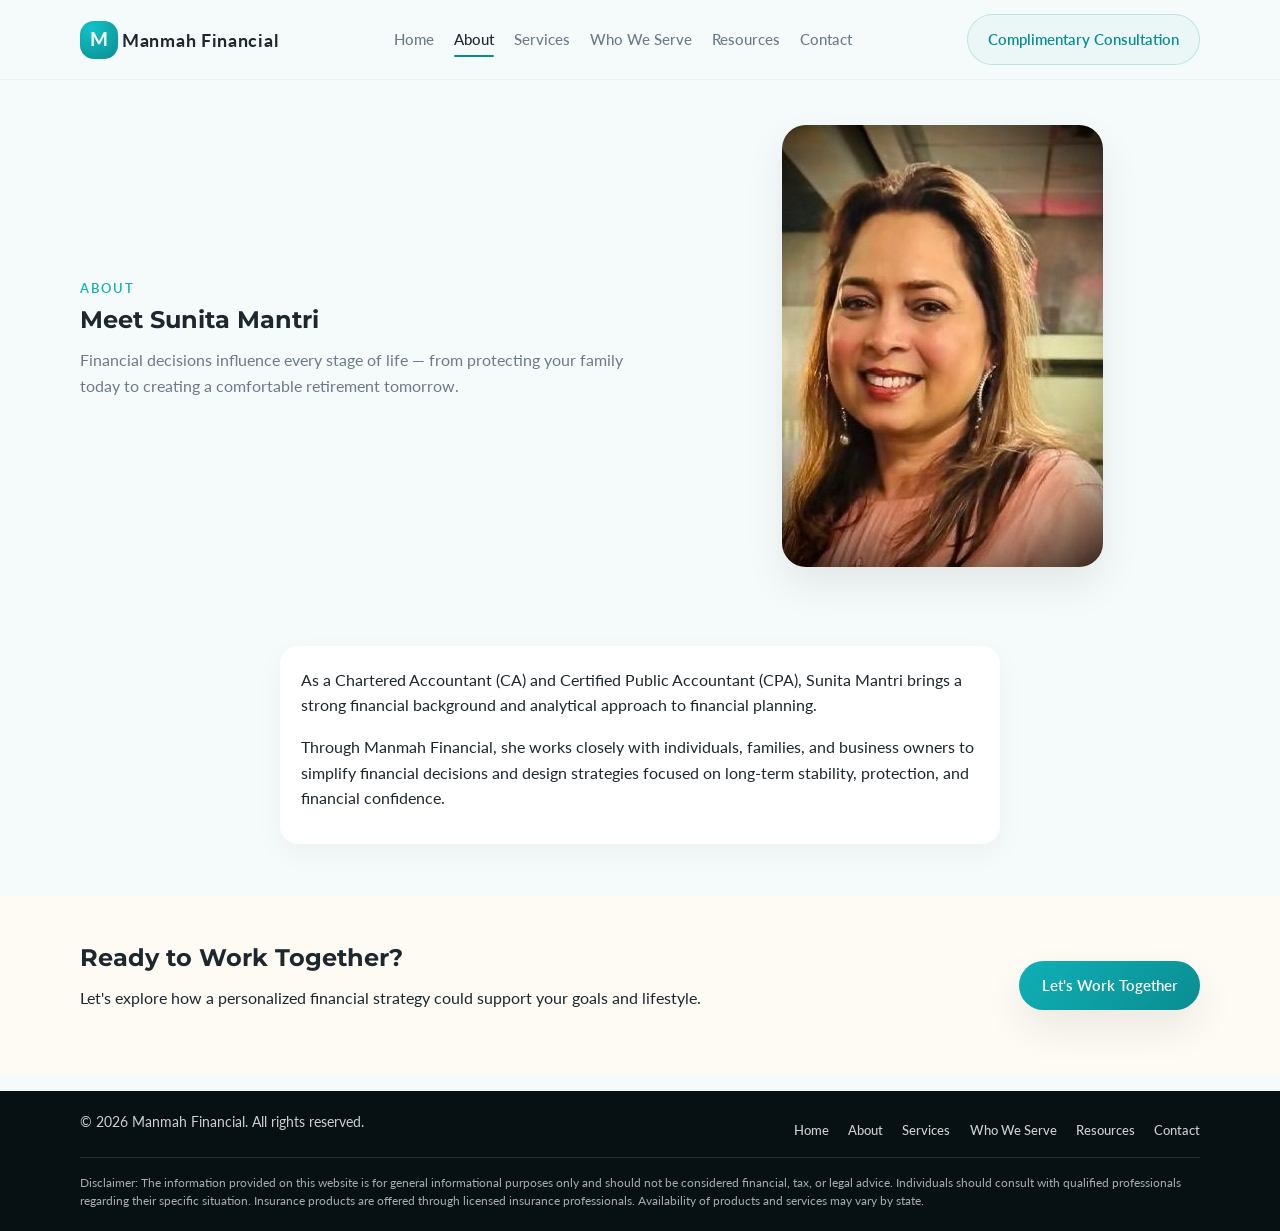
==== about.html @ 6d7c4814 "initial site complete" ====
<!DOCTYPE html>
<html lang="en">
<head>
  <meta charset="UTF-8" />
  <meta name="viewport" content="width=device-width, initial-scale=1.0" />
  <title>About | Manmah Financial</title>
  <meta name="description" content="Meet Sunita Mantri, CA, CPA — Financial Strategist helping individuals, families, and business owners build financial confidence." />
  <link rel="stylesheet" href="assets/css/styles.css" />
  <link rel="preconnect" href="https://fonts.googleapis.com">
  <link rel="preconnect" href="https://fonts.gstatic.com" crossorigin>
  <link href="https://fonts.googleapis.com/css2?family=Montserrat:wght@400;500;600;700&family=Lato:wght@300;400;700&display=swap" rel="stylesheet">
</head>
<body>
  <header class="site-header">
    <div class="container header-inner">
      <div class="logo">
        <a href="index.html">
          <span class="logo-mark">M</span>
          <span class="logo-text">Manmah Financial</span>
        </a>
      </div>
      <nav class="main-nav">
        <a href="index.html">Home</a>
        <a href="about.html" class="active">About</a>
        <a href="services.html">Services</a>
        <a href="who-we-serve.html">Who We Serve</a>
        <a href="resources.html">Resources</a>
        <a href="contact.html">Contact</a>
      </nav>
      <div class="header-cta">
        <a href="contact.html" class="btn btn-outline">Complimentary Consultation</a>
      </div>
    </div>
  </header>

  <main>
    <section class="page-hero">
      <div class="container page-hero-inner">
        <div>
          <p class="eyebrow">About</p>
          <h1>Meet Sunita Mantri</h1>
          <p class="section-intro">
            Financial decisions influence every stage of life — from protecting your family today to creating a comfortable retirement tomorrow.
          </p>
        </div>
        <div class="page-hero-image">
          <img src="assets/images/IMG-20260306-WA0001.jpg" alt="Sunita Mantri, CA, CPA, Financial Strategist" />
        </div>
      </div>
    </section>

    <section class="section-light">
      <div class="container narrow">
        <div class="about-text-block">
          <p>
            As a Chartered Accountant (CA) and Certified Public Accountant (CPA), Sunita Mantri brings a strong financial background and analytical approach to financial planning.
          </p>
          <p>
            Through Manmah Financial, she works closely with individuals, families, and business owners to simplify financial decisions and design strategies focused on long-term stability, protection, and financial confidence.
          </p>
        </div>
      </div>
    </section>

    <section class="section-cta">
      <div class="container cta-inner">
        <div>
          <h2>Ready to Work Together?</h2>
          <p>Let's explore how a personalized financial strategy could support your goals and lifestyle.</p>
        </div>
        <a href="contact.html" class="btn btn-primary">Let's Work Together</a>
      </div>
    </section>
  </main>

  <footer class="site-footer">
    <div class="container footer-inner">
      <p>&copy; <span id="year"></span> Manmah Financial. All rights reserved.</p>
      <nav class="footer-nav">
        <a href="index.html">Home</a>
        <a href="about.html">About</a>
        <a href="services.html">Services</a>
        <a href="who-we-serve.html">Who We Serve</a>
        <a href="resources.html">Resources</a>
        <a href="contact.html">Contact</a>
      </nav>
    </div>
    <div class="container footer-disclaimer">
      <p class="disclaimer">Disclaimer: The information provided on this website is for general informational purposes only and should not be considered financial, tax, or legal advice. Individuals should consult with qualified professionals regarding their specific situation. Insurance products are offered through licensed insurance professionals. Availability of products and services may vary by state.</p>
    </div>
  </footer>

  <script>
    document.getElementById('year').textContent = new Date().getFullYear();
  </script>
</body>
</html>
---- assets/css/styles.css ----
:root {
  --color-teal: #0a8d91;
  --color-teal-soft: #0fb0b6;
  --color-charcoal: #1e272e;
  --color-gold-soft: #f3e3b2;
  --color-bg: #f5fbfb;
  --color-white: #ffffff;
  --color-muted: #6c7a89;
  --radius-lg: 18px;
  --radius-pill: 999px;
  --shadow-soft: 0 18px 40px rgba(0, 0, 0, 0.08);
}

*,
*::before,
*::after {
  box-sizing: border-box;
}

html,
body {
  margin: 0;
  padding: 0;
}

body {
  font-family: "Lato", system-ui, -apple-system, BlinkMacSystemFont, "Segoe UI", sans-serif;
  color: var(--color-charcoal);
  background-color: var(--color-bg);
  line-height: 1.6;
}

img {
  max-width: 100%;
  display: block;
}

a {
  color: inherit;
  text-decoration: none;
}

.container {
  width: min(1120px, 100% - 2.5rem);
  margin: 0 auto;
}

h1,
h2,
h3,
h4 {
  font-family: "Montserrat", system-ui, -apple-system, BlinkMacSystemFont, "Segoe UI", sans-serif;
  margin: 0 0 0.75rem;
  line-height: 1.2;
}

p {
  margin: 0 0 1rem;
}

.section-intro {
  color: var(--color-muted);
  max-width: 34rem;
}

.eyebrow {
  text-transform: uppercase;
  letter-spacing: 0.16em;
  font-size: 0.8rem;
  font-weight: 600;
  color: var(--color-teal-soft);
  margin-bottom: 0.5rem;
}

/* Header */
.site-header {
  position: sticky;
  top: 0;
  z-index: 20;
  background: rgba(245, 251, 251, 0.96);
  backdrop-filter: blur(16px);
  border-bottom: 1px solid rgba(10, 141, 145, 0.06);
}

.header-inner {
  display: flex;
  align-items: center;
  justify-content: space-between;
  gap: 1.5rem;
  flex-wrap: wrap;
  padding: 0.9rem 0;
}

.logo {
  display: flex;
  align-items: center;
  gap: 0.6rem;
}

.logo-mark {
  width: 38px;
  height: 38px;
  border-radius: 14px;
  background: radial-gradient(circle at 30% 20%, #12c2c9, #0a8d91);
  color: var(--color-white);
  display: inline-flex;
  align-items: center;
  justify-content: center;
  font-weight: 700;
  font-size: 1.2rem;
}

.logo-text {
  font-weight: 700;
  font-size: 1.1rem;
  letter-spacing: 0.04em;
}

.main-nav {
  display: flex;
  align-items: center;
  justify-content: center;
  column-gap: 1.25rem;
  row-gap: 0.35rem;
  flex-wrap: wrap;
  flex: 1;
  min-width: 0;
  font-size: 0.95rem;
}

.main-nav a {
  position: relative;
  color: var(--color-muted);
  font-weight: 500;
}

.main-nav a::after {
  content: "";
  position: absolute;
  left: 0;
  bottom: -0.3rem;
  width: 0;
  height: 2px;
  background: var(--color-teal);
  border-radius: 99px;
  transition: width 0.2s ease-out;
}

.main-nav a:hover::after,
.main-nav a.active::after {
  width: 100%;
}

.main-nav a.active {
  color: var(--color-charcoal);
}

.header-cta .btn-outline {
  padding-inline: 1.25rem;
}

/* Buttons */
.btn {
  display: inline-flex;
  align-items: center;
  justify-content: center;
  padding: 0.75rem 1.4rem;
  border-radius: var(--radius-pill);
  font-weight: 600;
  border: none;
  cursor: pointer;
  font-size: 0.95rem;
  transition: transform 0.15s ease-out, box-shadow 0.15s ease-out, background 0.15s ease-out, color 0.15s ease-out, border-color 0.15s ease-out;
  white-space: nowrap;
}

.btn-primary {
  background: linear-gradient(135deg, #0fb0b6, #0a8d91);
  color: var(--color-white);
  box-shadow: var(--shadow-soft);
}

.btn-primary:hover {
  transform: translateY(-1px);
  box-shadow: 0 22px 50px rgba(10, 141, 145, 0.25);
}

.btn-outline {
  background: rgba(10, 141, 145, 0.04);
  color: var(--color-teal);
  border: 1px solid rgba(10, 141, 145, 0.2);
}

.btn-outline:hover {
  background: rgba(10, 141, 145, 0.12);
}

.btn-secondary {
  background: var(--color-white);
  color: var(--color-teal);
  border: 1px solid rgba(10, 141, 145, 0.25);
}

.btn-secondary:hover {
  background: #f0fbfb;
}

.link-ghost {
  font-size: 0.9rem;
  color: var(--color-charcoal);
  opacity: 0.8;
}

.link-ghost:hover {
  opacity: 1;
}

/* Hero - Home */
.hero {
  padding: 3.5rem 0 3.75rem;
}

.hero-grid {
  display: grid;
  grid-template-columns: minmax(0, 1.4fr) minmax(0, 1.1fr);
  gap: 3rem;
  align-items: center;
}

.hero-copy h1 {
  font-size: clamp(2.3rem, 4vw, 2.8rem);
}

.hero-subtitle {
  font-size: 1.05rem;
  color: var(--color-muted);
  max-width: 30rem;
}

.hero-intro {
  font-size: 1.05rem;
  color: var(--color-charcoal);
  max-width: 34rem;
  margin-bottom: 0.5rem;
}

.credibility-line {
  font-size: 0.9rem;
  font-weight: 600;
  color: var(--color-teal);
  letter-spacing: 0.08em;
  margin-bottom: 1rem;
}

.hero-actions {
  display: flex;
  align-items: center;
  gap: 1rem;
  margin: 1.2rem 0 1.4rem;
  flex-wrap: wrap;
}

.hero-highlights {
  display: flex;
  flex-wrap: wrap;
  gap: 0.5rem;
}

.pill {
  border-radius: var(--radius-pill);
  background: rgba(10, 141, 145, 0.08);
  padding: 0.3rem 0.9rem;
  font-size: 0.8rem;
  font-weight: 600;
  color: var(--color-teal);
}

.hero-image-card {
  background: var(--color-white);
  border-radius: 28px;
  padding: 1.1rem;
  box-shadow: var(--shadow-soft);
  display: grid;
  gap: 0.85rem;
}

.hero-image-placeholder {
  border-radius: 22px;
  overflow: hidden;
  background: linear-gradient(135deg, #e6f7f7, #fdfbf4);
  min-height: 260px;
  display: flex;
  align-items: center;
  justify-content: center;
}

.hero-image-placeholder img {
  width: 100%;
  height: auto;
  object-fit: cover;
}

.hero-stats {
  display: flex;
  justify-content: space-between;
  gap: 1rem;
  font-size: 0.8rem;
}

.stat-label {
  text-transform: uppercase;
  letter-spacing: 0.16em;
  font-weight: 600;
  color: var(--color-muted);
  display: block;
  margin-bottom: 0.1rem;
}

.stat-value {
  font-weight: 600;
}

/* Checkup Card */
.checkup-card {
  background: var(--color-white);
  border-radius: 24px;
  padding: 2rem 2rem 1.8rem;
  box-shadow: var(--shadow-soft);
  max-width: 640px;
}

.checkup-card h2 {
  margin-bottom: 0.6rem;
}

.checkup-card .checklist {
  margin: 1rem 0 1.5rem;
}

.checkup-card .btn {
  margin-top: 0.5rem;
}

/* Sections */
.section-light {
  padding: 2.75rem 0 3.25rem;
}

.section-dark {
  padding: 3.25rem 0;
  background: radial-gradient(circle at top left, #0fb0b6 0, #0a8d91 32%, #081b1d 100%);
  color: var(--color-white);
}

.section-dark .section-intro {
  color: rgba(255, 255, 255, 0.86);
}

.section-cta {
  padding: 3rem 0;
  background: #fdfbf4;
}

.cta-inner {
  display: flex;
  align-items: center;
  justify-content: space-between;
  gap: 1.5rem;
  flex-wrap: wrap;
}

.two-col {
  display: grid;
  grid-template-columns: minmax(0, 1.15fr) minmax(0, 1.3fr);
  gap: 2.5rem;
  align-items: flex-start;
}

.split {
  display: grid;
  grid-template-columns: minmax(0, 1.3fr) minmax(0, 1.4fr);
  gap: 2.5rem;
  align-items: flex-start;
}

.card-grid {
  display: grid;
  grid-template-columns: repeat(auto-fit, minmax(210px, 1fr));
  gap: 1.25rem;
}

.icon-card {
  background: var(--color-white);
  border-radius: var(--radius-lg);
  padding: 1.2rem 1.2rem 1.05rem;
  box-shadow: 0 10px 30px rgba(0, 0, 0, 0.04);
}

.icon-card h3 {
  font-size: 1rem;
}

.icon-card p {
  font-size: 0.9rem;
  color: var(--color-muted);
}

.stacked-cards {
  display: flex;
  flex-direction: column;
  gap: 0.9rem;
}

.stacked-card {
  background: rgba(4, 32, 33, 0.64);
  border-radius: 18px;
  padding: 1rem 1.05rem;
  font-size: 0.95rem;
}

.stacked-card.cta-card {
  display: flex;
  align-items: center;
  justify-content: space-between;
  gap: 1rem;
  background: rgba(253, 251, 244, 0.07);
  border: 1px solid rgba(243, 227, 178, 0.4);
}

.stacked-card.cta-card h3 {
  margin-bottom: 0.25rem;
}

.service-grid {
  display: grid;
  grid-template-columns: repeat(auto-fit, minmax(220px, 1fr));
  gap: 1.4rem;
}

.service-grid-large {
  grid-template-columns: repeat(auto-fit, minmax(260px, 1fr));
}

.serve-grid {
  display: grid;
  grid-template-columns: repeat(auto-fit, minmax(260px, 1fr));
  gap: 1.5rem;
}

.serve-card {
  background: var(--color-white);
  border-radius: var(--radius-lg);
  padding: 1.5rem 1.4rem 1.3rem;
  box-shadow: 0 12px 35px rgba(0, 0, 0, 0.05);
}

.serve-card h2 {
  font-size: 1.15rem;
  margin-bottom: 0.5rem;
}

.serve-card p {
  font-size: 0.95rem;
  color: var(--color-muted);
  margin: 0;
}

.service-card {
  background: var(--color-white);
  border-radius: var(--radius-lg);
  padding: 1.4rem 1.35rem 1.3rem;
  box-shadow: 0 12px 35px rgba(0, 0, 0, 0.05);
}

.service-card h2,
.service-card h3 {
  font-size: 1.15rem;
}

.service-tagline {
  font-weight: 600;
  color: var(--color-teal);
  font-size: 0.9rem;
}

.service-card p {
  font-size: 0.9rem;
  color: var(--color-muted);
}

.service-list {
  list-style: none;
  padding: 0;
  margin: 0.8rem 0 0;
  font-size: 0.9rem;
  color: var(--color-charcoal);
}

.service-list li {
  margin-bottom: 0.3rem;
  padding-left: 1rem;
  position: relative;
}

.service-list li::before {
  content: "•";
  position: absolute;
  left: 0;
  color: var(--color-teal);
}

.services-group {
  margin-bottom: 2.5rem;
}

.services-group:last-of-type {
  margin-bottom: 1rem;
}

.services-group-title {
  font-size: 1.25rem;
  color: var(--color-teal);
  margin-bottom: 0.75rem;
}

.service-bullet-list {
  list-style: none;
  padding: 0;
  margin: 0;
  font-size: 1rem;
}

.service-bullet-list li {
  padding-left: 1.25rem;
  margin-bottom: 0.4rem;
  position: relative;
}

.service-bullet-list li::before {
  content: "•";
  position: absolute;
  left: 0;
  color: var(--color-teal);
}

.section-header {
  text-align: left;
  margin-bottom: 1.5rem;
}

.centered-cta {
  margin-top: 1.8rem;
  text-align: center;
}

/* Checklists */
.checklist {
  list-style: none;
  padding: 0;
  margin: 0;
}

.checklist li {
  display: flex;
  align-items: flex-start;
  gap: 0.6rem;
  margin-bottom: 0.5rem;
}

.checklist li::before {
  content: "✓";
  font-weight: 700;
  color: var(--color-teal);
  margin-top: 0.1rem;
}

/* Page Hero (inner pages) */
.page-hero {
  padding: 2.8rem 0 2.2rem;
}

.page-hero-inner {
  display: grid;
  grid-template-columns: minmax(0, 1.6fr) minmax(0, 1fr);
  gap: 2rem;
  align-items: center;
}

.page-hero-image img {
  border-radius: 24px;
  box-shadow: var(--shadow-soft);
}

.about-text-block {
  background: var(--color-white);
  border-radius: var(--radius-lg);
  padding: 1.3rem 1.3rem 1.1rem;
  box-shadow: 0 10px 30px rgba(0, 0, 0, 0.04);
}

.narrow {
  max-width: 720px;
}

/* Resources */
.resource-card {
  background: var(--color-white);
  border-radius: var(--radius-lg);
  padding: 1.6rem 1.5rem 1.4rem;
  box-shadow: 0 10px 30px rgba(0, 0, 0, 0.04);
  margin-bottom: 1.8rem;
}

.lead-magnet {
  background: #fdfbf4;
  border-radius: 24px;
  padding: 1.6rem 1.5rem 1.5rem;
  border: 1px solid rgba(243, 227, 178, 0.8);
}

.lead-magnet h2 {
  margin-bottom: 0.4rem;
}

.form-note {
  font-size: 0.8rem;
  color: var(--color-muted);
  margin-top: 0.6rem;
}

/* Forms */
.simple-form {
  margin-top: 1rem;
}

.form-row {
  display: flex;
  flex-direction: column;
  gap: 0.25rem;
  margin-bottom: 0.8rem;
}

label {
  font-size: 0.85rem;
  font-weight: 600;
  color: var(--color-charcoal);
}

input,
textarea {
  border-radius: 10px;
  border: 1px solid rgba(10, 141, 145, 0.25);
  padding: 0.6rem 0.7rem;
  font-size: 0.9rem;
  font-family: inherit;
  outline: none;
  background: var(--color-white);
}

input:focus,
textarea:focus {
  border-color: var(--color-teal);
  box-shadow: 0 0 0 1px rgba(10, 141, 145, 0.2);
}

textarea {
  resize: vertical;
}

.form-intro {
  font-size: 0.92rem;
  color: var(--color-muted);
}

/* Contact layout */
.contact-layout {
  display: grid;
  grid-template-columns: minmax(0, 1.25fr) minmax(0, 1.4fr);
  gap: 2.3rem;
  align-items: flex-start;
}

.contact-card {
  background: var(--color-white);
  border-radius: 24px;
  padding: 1.6rem 1.5rem 1.4rem;
  box-shadow: var(--shadow-soft);
}

.contact-info {
  display: grid;
  grid-template-columns: repeat(auto-fit, minmax(160px, 1fr));
  gap: 1rem;
  margin-top: 1rem;
  font-size: 0.9rem;
}

.contact-info h3 {
  font-size: 0.9rem;
  margin-bottom: 0.15rem;
}

.contact-form-wrapper {
  background: var(--color-white);
  border-radius: 24px;
  padding: 1.6rem 1.5rem 1.4rem;
  box-shadow: var(--shadow-soft);
}

/* Footer */
.site-footer {
  background: #071012;
  color: rgba(255, 255, 255, 0.8);
  padding: 1.3rem 0;
  margin-top: 1rem;
}

.footer-inner {
  display: flex;
  align-items: center;
  justify-content: space-between;
  gap: 1rem;
  font-size: 0.85rem;
  flex-wrap: wrap;
}

.footer-nav {
  display: flex;
  gap: 1.2rem;
}

.footer-nav a {
  color: rgba(255, 255, 255, 0.8);
  font-weight: 500;
  font-size: 0.84rem;
}

.footer-nav a:hover {
  color: #ffffff;
}

.footer-disclaimer {
  padding-top: 1rem;
  border-top: 1px solid rgba(255, 255, 255, 0.12);
  margin-top: 0.5rem;
}

.disclaimer {
  font-size: 0.75rem;
  line-height: 1.5;
  color: rgba(255, 255, 255, 0.65);
  margin: 0;
}

.contact-info a {
  color: var(--color-teal);
}

.contact-info a:hover {
  text-decoration: underline;
}

/* Responsive */
@media (max-width: 900px) {
  .hero-grid,
  .two-col,
  .split,
  .page-hero-inner,
  .contact-layout {
    grid-template-columns: minmax(0, 1fr);
  }

  .hero {
    padding-top: 2.4rem;
  }

  .header-inner {
    flex-wrap: wrap;
  }
}

@media (max-width: 720px) {
  .header-inner {
    justify-content: center;
  }

  .main-nav {
    display: none;
  }

  .hero-actions {
    flex-direction: column;
    align-items: stretch;
  }

  .cta-inner {
    flex-direction: column;
    align-items: flex-start;
  }

  .footer-inner {
    flex-direction: column;
    align-items: flex-start;
  }

  .contact-info {
    grid-template-columns: minmax(0, 1fr);
  }
}
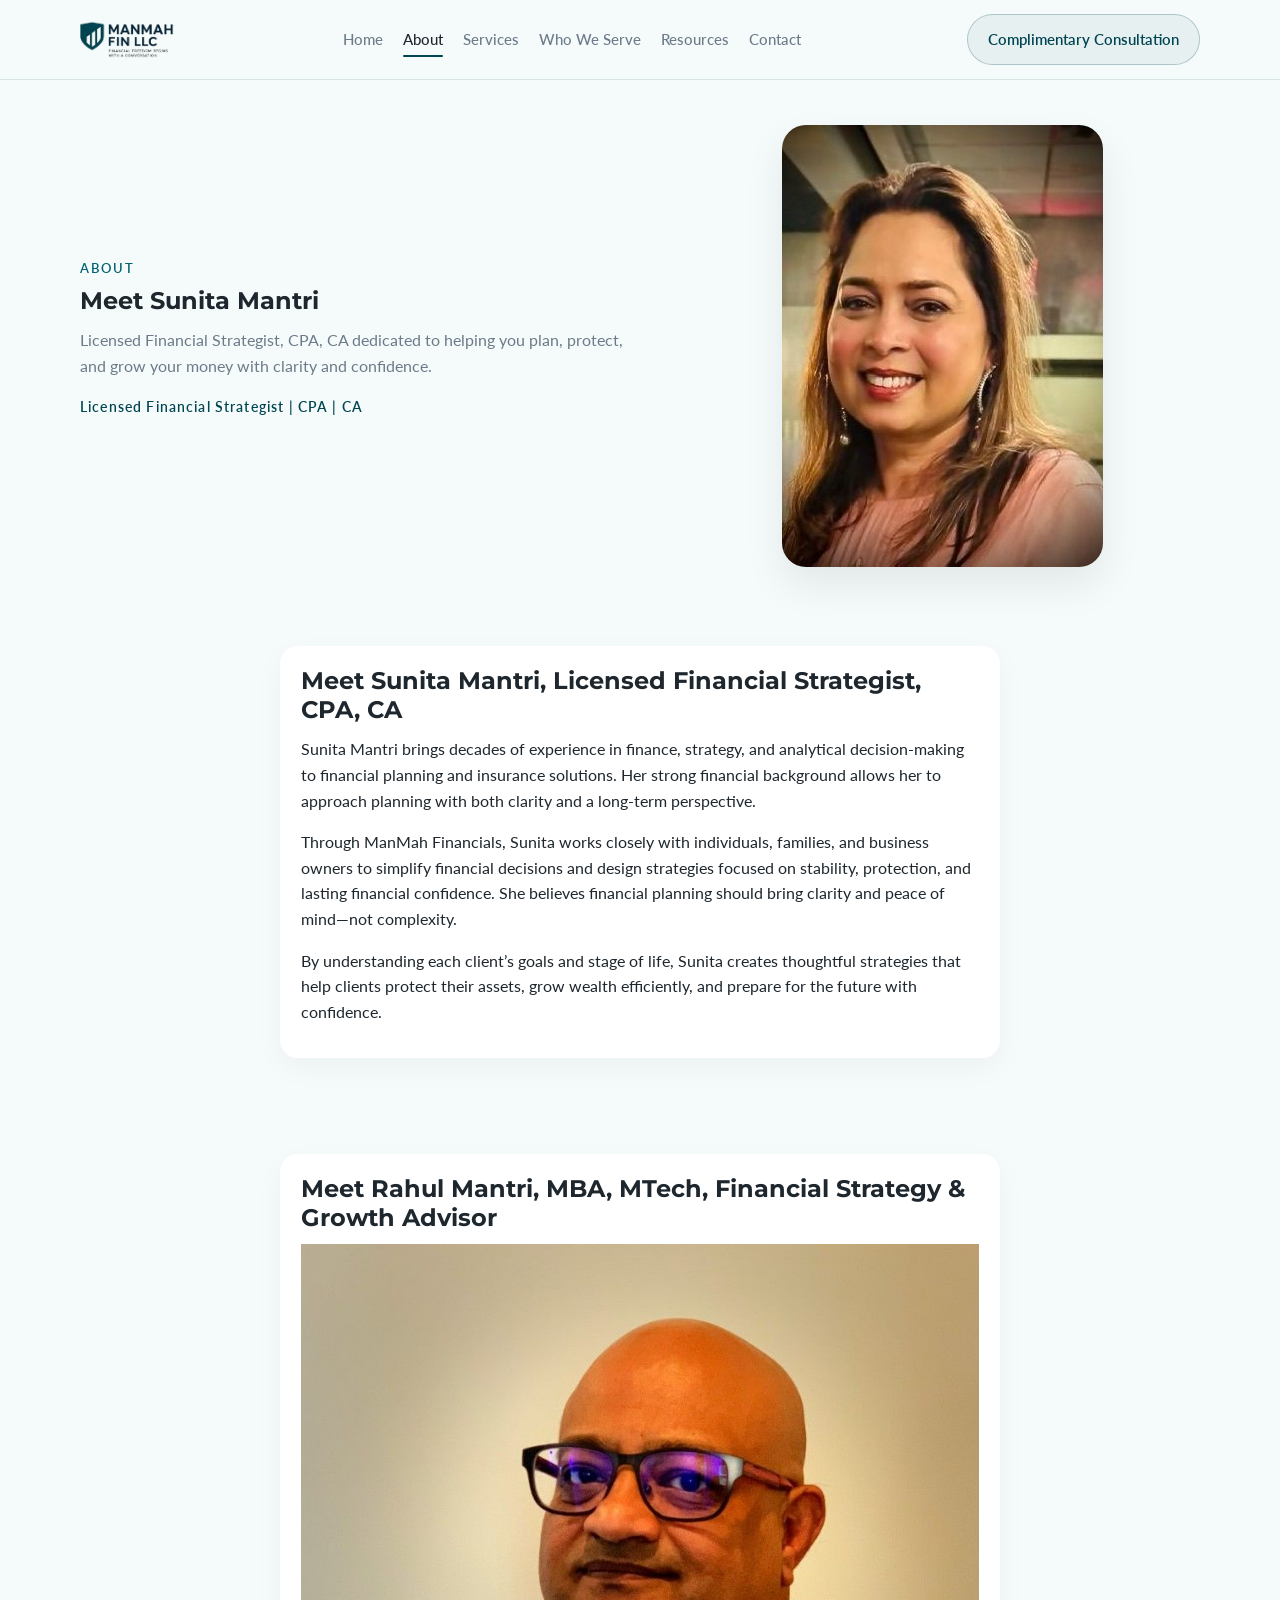
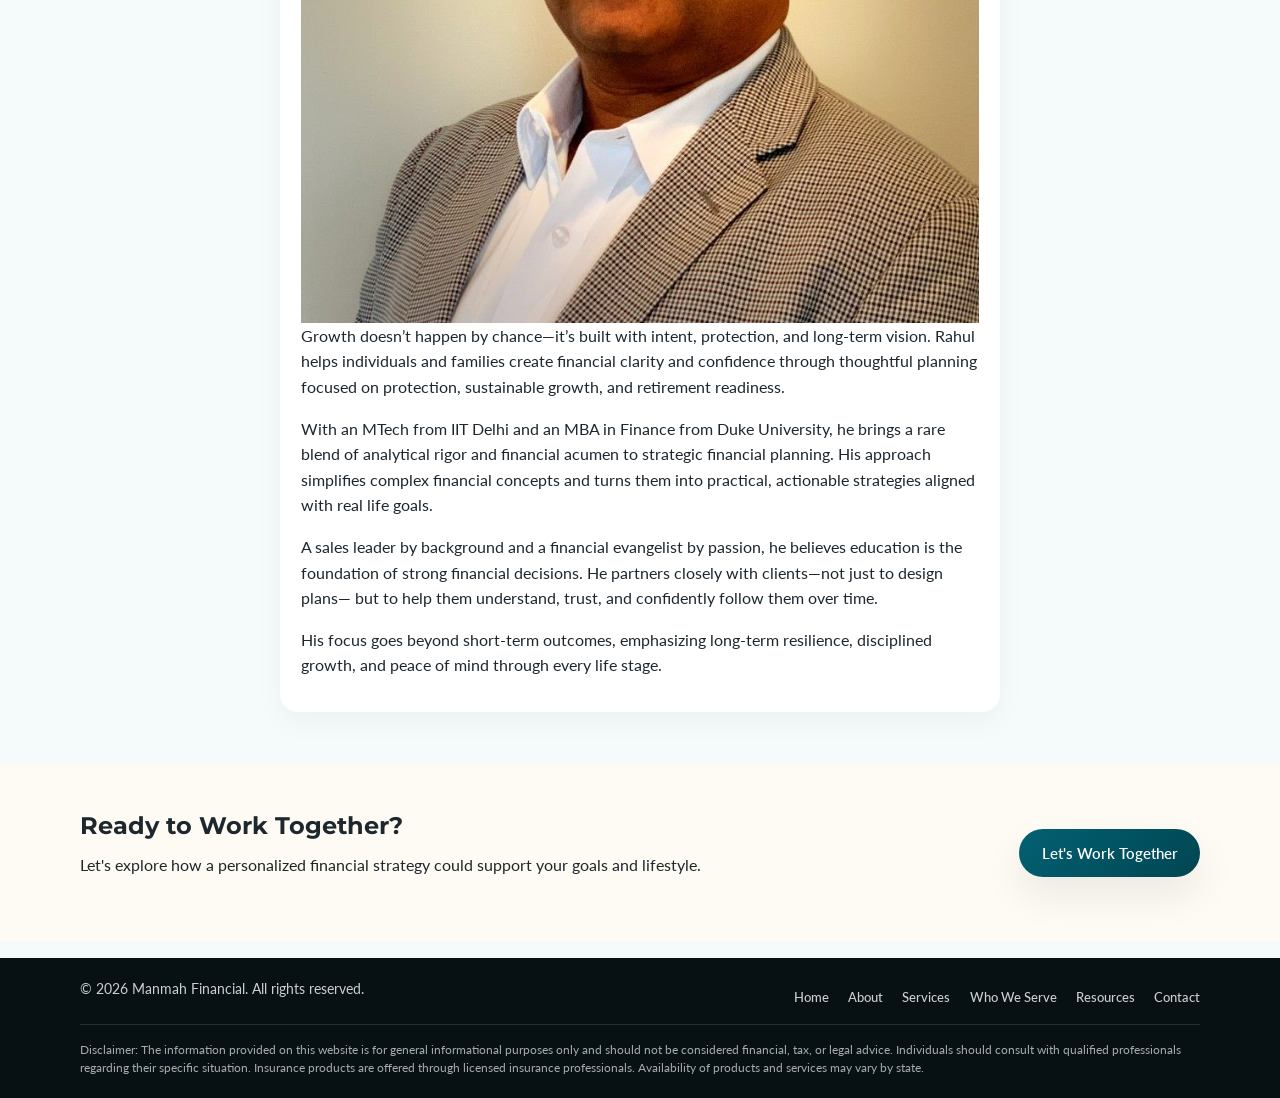
==== commit 9ae1c23e: "updates: logo, about, home" ====
--- a/about.html
+++ b/about.html
@@ -15,8 +15,7 @@
     <div class="container header-inner">
       <div class="logo">
         <a href="index.html">
-          <span class="logo-mark">M</span>
-          <span class="logo-text">Manmah Financial</span>
+          <img src="assets/images/output-onlinejpgtools.png" alt="Manmah Financial logo and wordmark" class="logo-image" />
         </a>
       </div>
       <nav class="main-nav">
@@ -40,11 +39,13 @@
           <p class="eyebrow">About</p>
           <h1>Meet Sunita Mantri</h1>
           <p class="section-intro">
-            Financial decisions influence every stage of life — from protecting your family today to creating a comfortable retirement tomorrow.
+            Licensed Financial Strategist, CPA, CA dedicated to helping you
+            plan, protect, and grow your money with clarity and confidence.
           </p>
+          <p class="credibility-line">Licensed Financial Strategist | CPA | CA</p>
         </div>
         <div class="page-hero-image">
-          <img src="assets/images/IMG-20260306-WA0001.jpg" alt="Sunita Mantri, CA, CPA, Financial Strategist" />
+          <img src="assets/images/IMG-20260306-WA0001.jpg" alt="Sunita Mantri, Licensed Financial Strategist, CPA, CA" />
         </div>
       </div>
     </section>
@@ -52,11 +53,50 @@
     <section class="section-light">
       <div class="container narrow">
         <div class="about-text-block">
+          <h2>Meet Sunita Mantri, Licensed Financial Strategist, CPA, CA</h2>
           <p>
-            As a Chartered Accountant (CA) and Certified Public Accountant (CPA), Sunita Mantri brings a strong financial background and analytical approach to financial planning.
+            Sunita Mantri brings decades of experience in finance, strategy, and analytical decision-making
+            to financial planning and insurance solutions. Her strong financial background allows her to
+            approach planning with both clarity and a long-term perspective.
           </p>
           <p>
-            Through Manmah Financial, she works closely with individuals, families, and business owners to simplify financial decisions and design strategies focused on long-term stability, protection, and financial confidence.
+            Through ManMah Financials, Sunita works closely with individuals, families, and business owners
+            to simplify financial decisions and design strategies focused on stability, protection, and lasting
+            financial confidence. She believes financial planning should bring clarity and peace of mind—not complexity.
+          </p>
+          <p>
+            By understanding each client’s goals and stage of life, Sunita creates thoughtful strategies that help
+            clients protect their assets, grow wealth efficiently, and prepare for the future with confidence.
+          </p>
+        </div>
+      </div>
+    </section>
+
+    <section class="section-light">
+      <div class="container narrow">
+        <div class="about-text-block">
+          <h2>Meet Rahul Mantri, MBA, MTech, Financial Strategy &amp; Growth Advisor</h2>
+          <img src="assets/images/IMG-20260311-WA0003.jpg"
+               alt="Rahul Mantri, MBA, MTech, Financial Strategy &amp; Growth Advisor"
+               class="about-profile-image" />
+          <p>
+            Growth doesn’t happen by chance—it’s built with intent, protection, and long-term vision.
+            Rahul helps individuals and families create financial clarity and confidence through thoughtful
+            planning focused on protection, sustainable growth, and retirement readiness.
+          </p>
+          <p>
+            With an MTech from IIT Delhi and an MBA in Finance from Duke University, he brings a rare blend
+            of analytical rigor and financial acumen to strategic financial planning. His approach simplifies
+            complex financial concepts and turns them into practical, actionable strategies aligned with real life goals.
+          </p>
+          <p>
+            A sales leader by background and a financial evangelist by passion, he believes education is the
+            foundation of strong financial decisions. He partners closely with clients—not just to design plans—
+            but to help them understand, trust, and confidently follow them over time.
+          </p>
+          <p>
+            His focus goes beyond short-term outcomes, emphasizing long-term resilience, disciplined growth,
+            and peace of mind through every life stage.
           </p>
         </div>
       </div>
--- a/assets/css/styles.css
+++ b/assets/css/styles.css
@@ -1,6 +1,6 @@
 :root {
-  --color-teal: #0a8d91;
-  --color-teal-soft: #0fb0b6;
+  --color-teal: #014552;
+  --color-teal-soft: #026172;
   --color-charcoal: #1e272e;
   --color-gold-soft: #f3e3b2;
   --color-bg: #f5fbfb;
@@ -79,7 +79,7 @@
   z-index: 20;
   background: rgba(245, 251, 251, 0.96);
   backdrop-filter: blur(16px);
-  border-bottom: 1px solid rgba(10, 141, 145, 0.06);
+  border-bottom: 1px solid rgba(1, 69, 82, 0.12);
 }
 
 .header-inner {
@@ -97,11 +97,17 @@
   gap: 0.6rem;
 }
 
+.logo-image {
+  height: 40px;
+  width: auto;
+  display: block;
+}
+
 .logo-mark {
   width: 38px;
   height: 38px;
   border-radius: 14px;
-  background: radial-gradient(circle at 30% 20%, #12c2c9, #0a8d91);
+  background: radial-gradient(circle at 30% 20%, #026172, #014552);
   color: var(--color-white);
   display: inline-flex;
   align-items: center;
@@ -175,30 +181,30 @@
 }
 
 .btn-primary {
-  background: linear-gradient(135deg, #0fb0b6, #0a8d91);
+  background: linear-gradient(135deg, #026172, #014552);
   color: var(--color-white);
   box-shadow: var(--shadow-soft);
 }
 
 .btn-primary:hover {
   transform: translateY(-1px);
-  box-shadow: 0 22px 50px rgba(10, 141, 145, 0.25);
+  box-shadow: 0 22px 50px rgba(1, 69, 82, 0.3);
 }
 
 .btn-outline {
-  background: rgba(10, 141, 145, 0.04);
-  color: var(--color-teal);
-  border: 1px solid rgba(10, 141, 145, 0.2);
+  background: rgba(1, 69, 82, 0.06);
+  color: var(--color-teal);
+  border: 1px solid rgba(1, 69, 82, 0.25);
 }
 
 .btn-outline:hover {
-  background: rgba(10, 141, 145, 0.12);
+  background: rgba(1, 69, 82, 0.12);
 }
 
 .btn-secondary {
   background: var(--color-white);
   color: var(--color-teal);
-  border: 1px solid rgba(10, 141, 145, 0.25);
+  border: 1px solid rgba(1, 69, 82, 0.3);
 }
 
 .btn-secondary:hover {
@@ -268,7 +274,7 @@
 
 .pill {
   border-radius: var(--radius-pill);
-  background: rgba(10, 141, 145, 0.08);
+  background: rgba(1, 69, 82, 0.1);
   padding: 0.3rem 0.9rem;
   font-size: 0.8rem;
   font-weight: 600;
@@ -341,6 +347,16 @@
   margin-top: 0.5rem;
 }
 
+.link-ghost {
+  font-size: 0.9rem;
+  color: var(--color-teal);
+  text-decoration: none;
+}
+
+.link-ghost:hover {
+  text-decoration: underline;
+}
+
 /* Sections */
 .section-light {
   padding: 2.75rem 0 3.25rem;
@@ -348,7 +364,7 @@
 
 .section-dark {
   padding: 3.25rem 0;
-  background: radial-gradient(circle at top left, #0fb0b6 0, #0a8d91 32%, #081b1d 100%);
+  background: radial-gradient(circle at top left, #026172 0, #014552 32%, #081b1d 100%);
   color: var(--color-white);
 }
 
@@ -441,10 +457,19 @@
   grid-template-columns: repeat(auto-fit, minmax(260px, 1fr));
 }
 
+/* Who We Serve: 3 columns top row, 2 columns bottom row (centered) */
 .serve-grid {
   display: grid;
-  grid-template-columns: repeat(auto-fit, minmax(260px, 1fr));
+  grid-template-columns: repeat(3, 1fr);
   gap: 1.5rem;
+}
+
+.serve-grid .serve-card:nth-child(4) {
+  grid-column: 1;
+}
+
+.serve-grid .serve-card:nth-child(5) {
+  grid-column: 2;
 }
 
 .serve-card {
@@ -468,13 +493,17 @@
 .service-card {
   background: var(--color-white);
   border-radius: var(--radius-lg);
-  padding: 1.4rem 1.35rem 1.3rem;
+  padding: 1.6rem 1.5rem 1.4rem;
   box-shadow: 0 12px 35px rgba(0, 0, 0, 0.05);
+  display: flex;
+  flex-direction: column;
+  justify-content: center;
 }
 
 .service-card h2,
 .service-card h3 {
-  font-size: 1.15rem;
+  font-size: 1.25rem;
+  color: var(--color-charcoal);
 }
 
 .service-tagline {
@@ -484,7 +513,7 @@
 }
 
 .service-card p {
-  font-size: 0.9rem;
+  font-size: 1rem;
   color: var(--color-muted);
 }
 
@@ -649,7 +678,7 @@
 input,
 textarea {
   border-radius: 10px;
-  border: 1px solid rgba(10, 141, 145, 0.25);
+  border: 1px solid rgba(1, 69, 82, 0.3);
   padding: 0.6rem 0.7rem;
   font-size: 0.9rem;
   font-family: inherit;
@@ -660,7 +689,7 @@
 input:focus,
 textarea:focus {
   border-color: var(--color-teal);
-  box-shadow: 0 0 0 1px rgba(10, 141, 145, 0.2);
+  box-shadow: 0 0 0 1px rgba(1, 69, 82, 0.2);
 }
 
 textarea {
@@ -766,8 +795,14 @@
   .two-col,
   .split,
   .page-hero-inner,
-  .contact-layout {
+  .contact-layout,
+  .serve-grid {
     grid-template-columns: minmax(0, 1fr);
+  }
+
+  .serve-grid .serve-card:nth-child(4),
+  .serve-grid .serve-card:nth-child(5) {
+    grid-column: auto;
   }
 
   .hero {
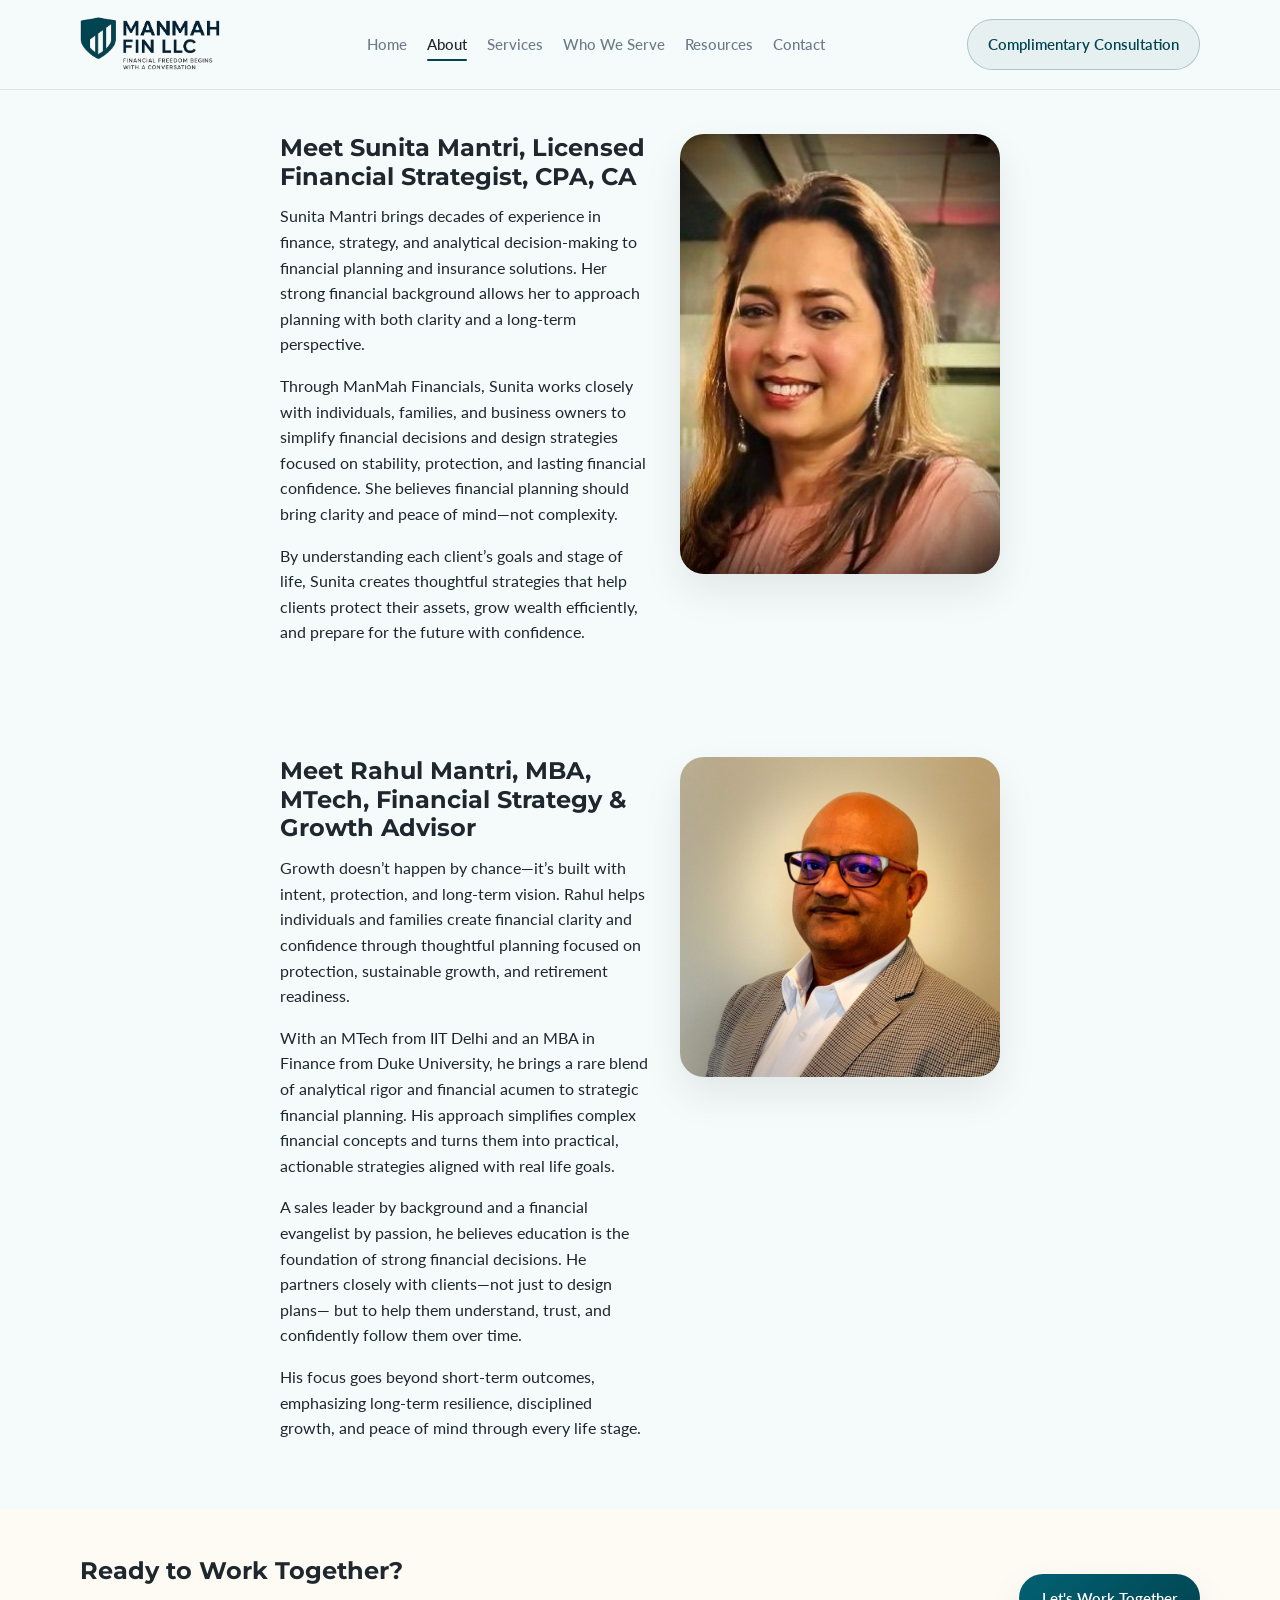
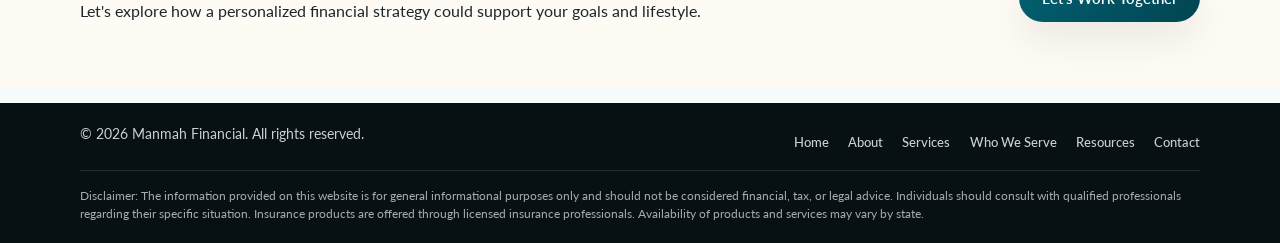
==== commit 46374da6: "updates: logo, about, home" ====
--- a/about.html
+++ b/about.html
@@ -33,27 +33,11 @@
   </header>
 
   <main>
-    <section class="page-hero">
-      <div class="container page-hero-inner">
-        <div>
-          <p class="eyebrow">About</p>
-          <h1>Meet Sunita Mantri</h1>
-          <p class="section-intro">
-            Licensed Financial Strategist, CPA, CA dedicated to helping you
-            plan, protect, and grow your money with clarity and confidence.
-          </p>
-          <p class="credibility-line">Licensed Financial Strategist | CPA | CA</p>
-        </div>
-        <div class="page-hero-image">
-          <img src="assets/images/IMG-20260306-WA0001.jpg" alt="Sunita Mantri, Licensed Financial Strategist, CPA, CA" />
-        </div>
-      </div>
-    </section>
-
     <section class="section-light">
       <div class="container narrow">
-        <div class="about-text-block">
-          <h2>Meet Sunita Mantri, Licensed Financial Strategist, CPA, CA</h2>
+        <div class="about-profile-block">
+          <div class="about-profile-content">
+            <h2>Meet Sunita Mantri, Licensed Financial Strategist, CPA, CA</h2>
           <p>
             Sunita Mantri brings decades of experience in finance, strategy, and analytical decision-making
             to financial planning and insurance solutions. Her strong financial background allows her to
@@ -67,19 +51,21 @@
           <p>
             By understanding each client’s goals and stage of life, Sunita creates thoughtful strategies that help
             clients protect their assets, grow wealth efficiently, and prepare for the future with confidence.
-          </p>
+            </p>
+          </div>
+          <div class="about-profile-image-wrap">
+            <img src="assets/images/IMG-20260306-WA0001.jpg" alt="Sunita Mantri, Licensed Financial Strategist, CPA, CA" />
+          </div>
         </div>
       </div>
     </section>
 
     <section class="section-light">
       <div class="container narrow">
-        <div class="about-text-block">
-          <h2>Meet Rahul Mantri, MBA, MTech, Financial Strategy &amp; Growth Advisor</h2>
-          <img src="assets/images/IMG-20260311-WA0003.jpg"
-               alt="Rahul Mantri, MBA, MTech, Financial Strategy &amp; Growth Advisor"
-               class="about-profile-image" />
-          <p>
+        <div class="about-profile-block">
+          <div class="about-profile-content">
+            <h2>Meet Rahul Mantri, MBA, MTech, Financial Strategy &amp; Growth Advisor</h2>
+            <p>
             Growth doesn’t happen by chance—it’s built with intent, protection, and long-term vision.
             Rahul helps individuals and families create financial clarity and confidence through thoughtful
             planning focused on protection, sustainable growth, and retirement readiness.
@@ -98,6 +84,10 @@
             His focus goes beyond short-term outcomes, emphasizing long-term resilience, disciplined growth,
             and peace of mind through every life stage.
           </p>
+          </div>
+          <div class="about-profile-image-wrap">
+            <img src="assets/images/IMG-20260311-WA0003.jpg" alt="Rahul Mantri, MBA, MTech, Financial Strategy &amp; Growth Advisor" />
+          </div>
         </div>
       </div>
     </section>
--- a/assets/css/styles.css
+++ b/assets/css/styles.css
@@ -98,7 +98,7 @@
 }
 
 .logo-image {
-  height: 40px;
+  height: 60px;
   width: auto;
   display: block;
 }
@@ -449,8 +449,21 @@
 
 .service-grid {
   display: grid;
-  grid-template-columns: repeat(auto-fit, minmax(220px, 1fr));
+  grid-template-columns: repeat(4, 1fr);
   gap: 1.4rem;
+  align-items: stretch;
+}
+
+@media (max-width: 900px) {
+  .service-grid {
+    grid-template-columns: repeat(2, 1fr);
+  }
+}
+
+@media (max-width: 500px) {
+  .service-grid {
+    grid-template-columns: 1fr;
+  }
 }
 
 .service-grid-large {
@@ -495,15 +508,21 @@
   border-radius: var(--radius-lg);
   padding: 1.6rem 1.5rem 1.4rem;
   box-shadow: 0 12px 35px rgba(0, 0, 0, 0.05);
-  display: flex;
-  flex-direction: column;
-  justify-content: center;
+  display: grid;
+  grid-template-rows: auto 1fr;
+  gap: 0.5rem 0;
+  align-content: start;
+  min-height: 0;
+  height: 100%;
 }
 
 .service-card h2,
 .service-card h3 {
   font-size: 1.25rem;
   color: var(--color-charcoal);
+  margin: 0 0 0.5rem;
+  line-height: 1.3;
+  min-height: 2.6em;
 }
 
 .service-tagline {
@@ -515,6 +534,8 @@
 .service-card p {
   font-size: 1rem;
   color: var(--color-muted);
+  margin: 0;
+  align-self: start;
 }
 
 .service-list {
@@ -625,6 +646,43 @@
   border-radius: var(--radius-lg);
   padding: 1.3rem 1.3rem 1.1rem;
   box-shadow: 0 10px 30px rgba(0, 0, 0, 0.04);
+}
+
+/* About page: consistent profile layout (text left, image right) for both people */
+.about-profile-block {
+  display: grid;
+  grid-template-columns: 1fr minmax(200px, 320px);
+  gap: 2rem;
+  align-items: start;
+}
+
+.about-profile-content h2 {
+  margin-top: 0;
+}
+
+.about-profile-image-wrap {
+  /* images are static (no sticky) */
+}
+
+.about-profile-image-wrap img {
+  width: 100%;
+  height: auto;
+  border-radius: 24px;
+  box-shadow: var(--shadow-soft);
+  display: block;
+}
+
+@media (max-width: 720px) {
+  .about-profile-block {
+    grid-template-columns: 1fr;
+    gap: 1.5rem;
+  }
+
+  .about-profile-image-wrap {
+    position: static;
+    max-width: 320px;
+    margin: 0 auto;
+  }
 }
 
 .narrow {
